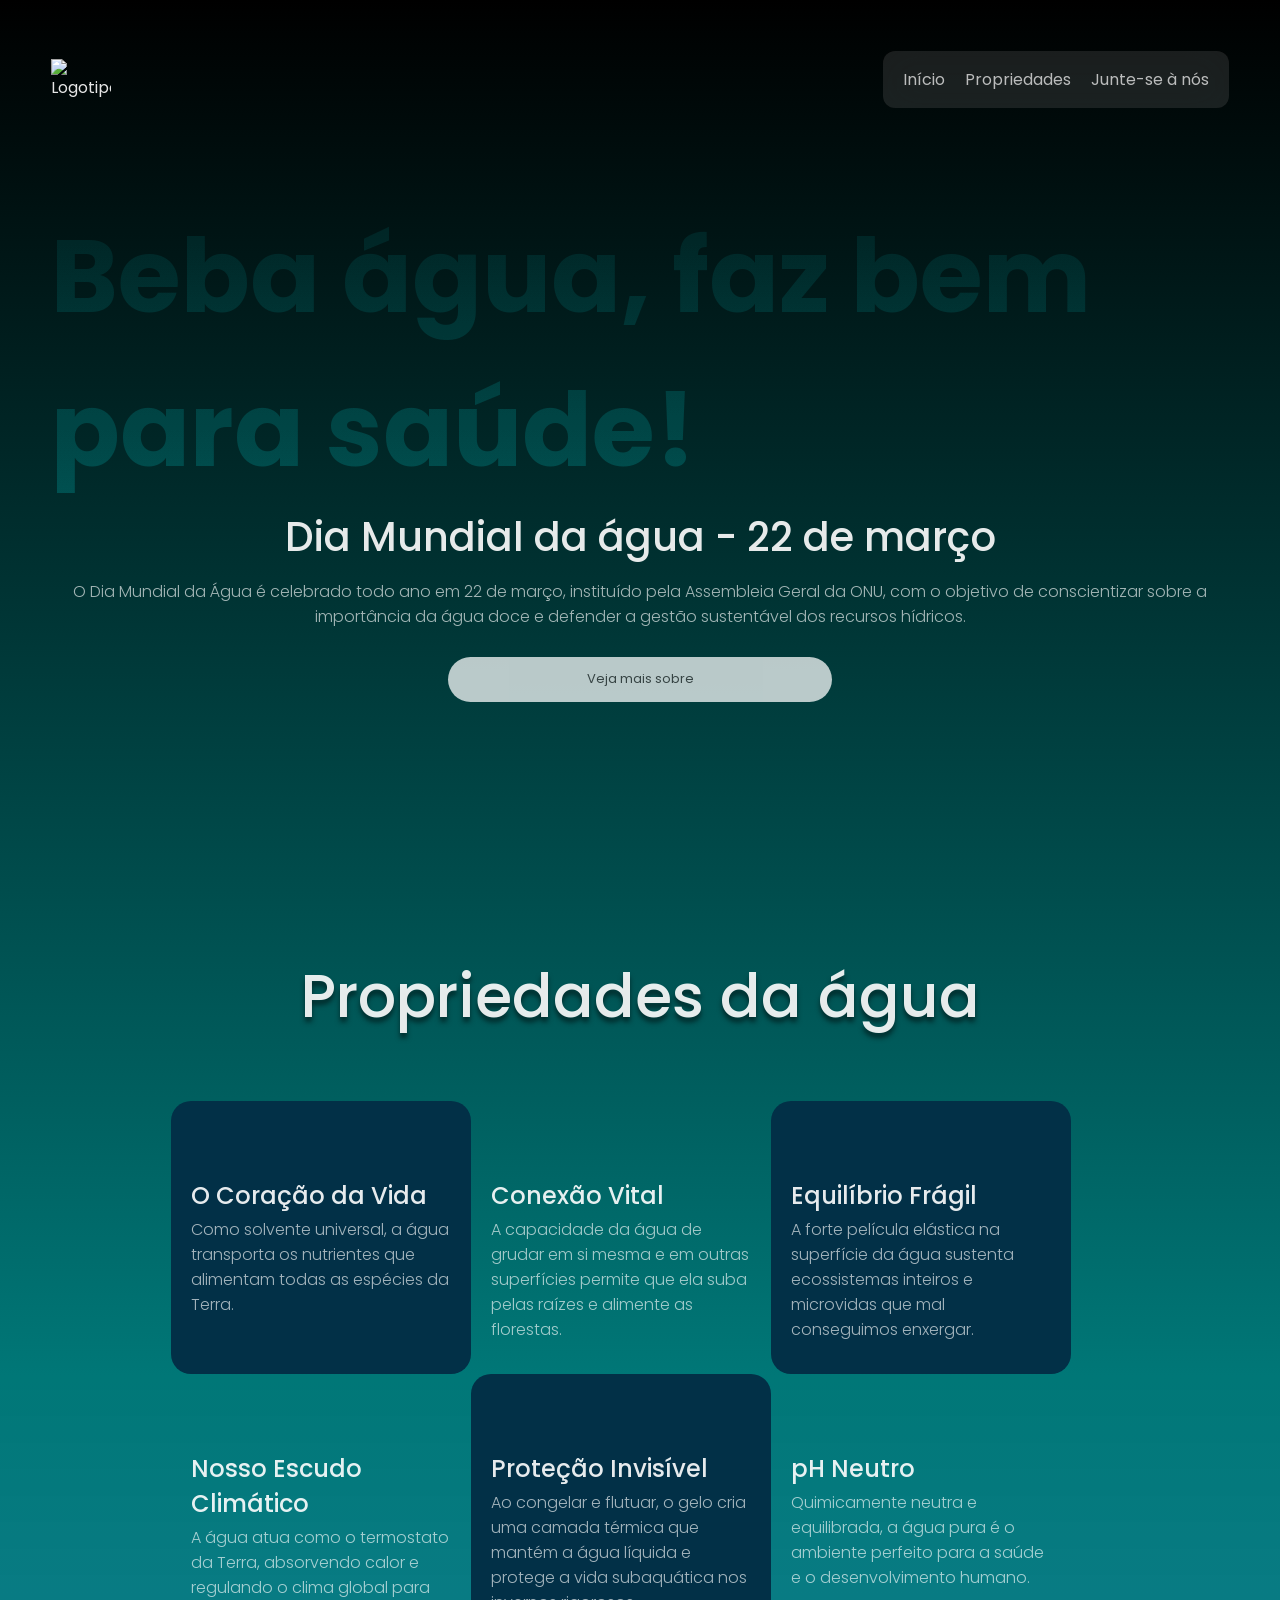
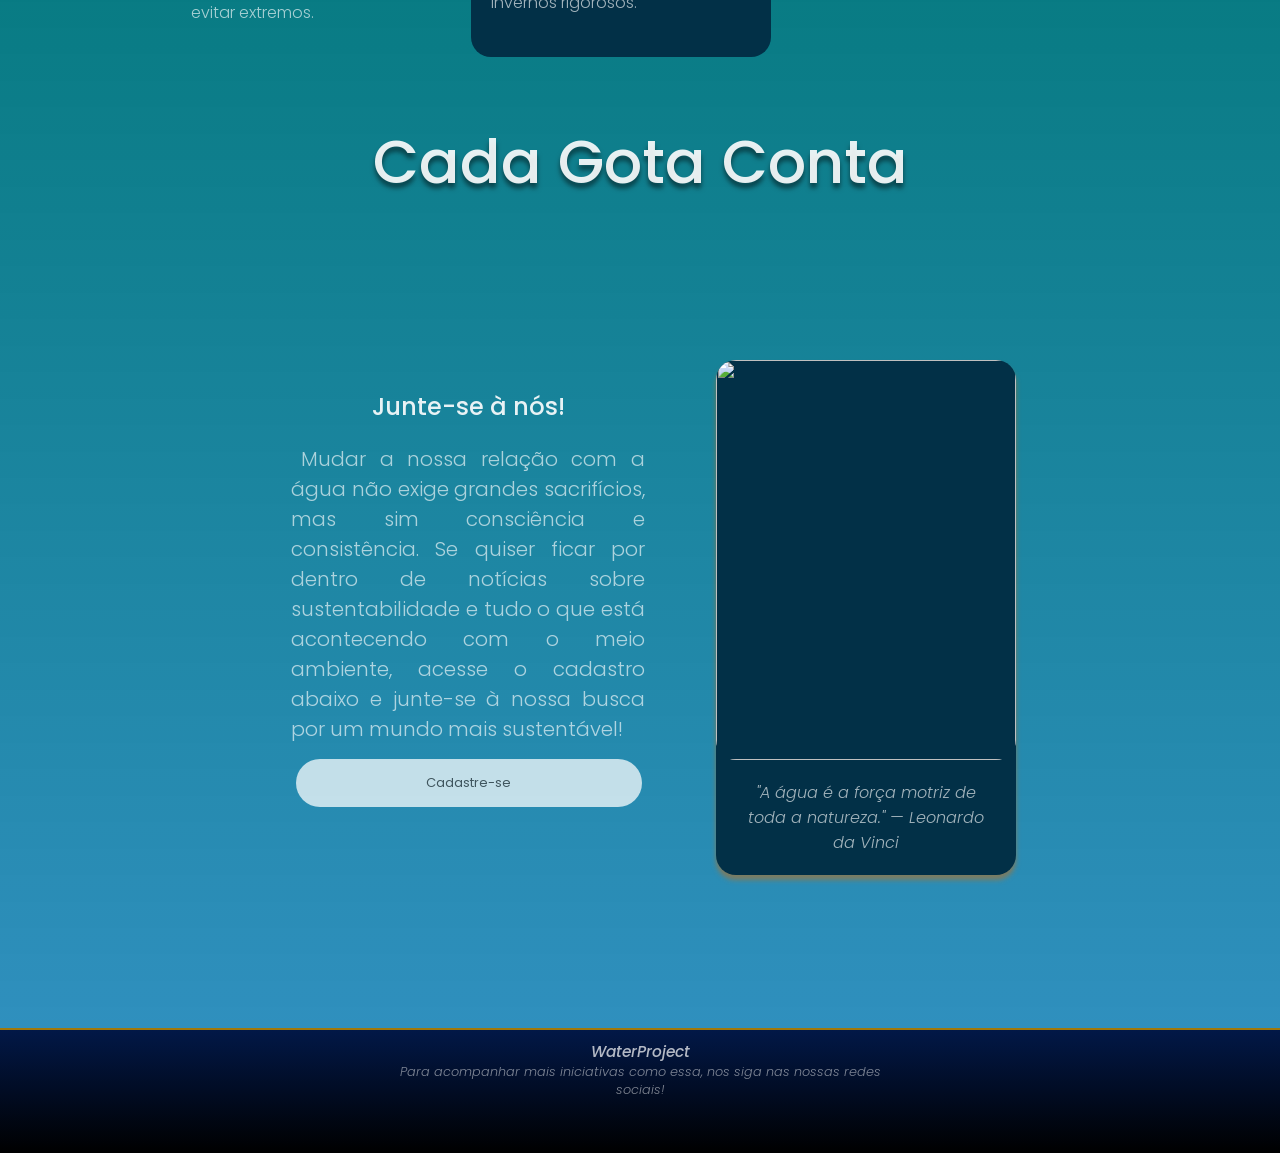
==== index.html @ e7594a5d "Add files via upload" ====
<!DOCTYPE html>
<html lang="pt-br">
<head>
    <meta charset="UTF-8">
    <meta name="viewport" content="width=device-width, initial-scale=1.0">
    <title>WaterProject</title>
    <link rel="icon" href="assets/icons8-água-96.png" type="image/png" sizes="32x32">
    <link rel="stylesheet" href="style.css">
    <link rel="preconnect" href="https://fonts.googleapis.com">
<link rel="preconnect" href="https://fonts.gstatic.com" crossorigin>
<link href="https://fonts.googleapis.com/css2?family=Poppins:ital,wght@0,100;0,200;0,300;0,400;0,500;0,600;0,700;0,800;0,900;1,100;1,200;1,300;1,400;1,500;1,600;1,700;1,800;1,900&display=swap" rel="stylesheet">
</head>
<body>
    <header>
        <img class="logotipo" src="assets/icons8-água-96.png" alt="Logotipo">

        <nav>
            <ul>
                <li><a href="#Inicio">Início</a></li>
                <li><a href="#Propriedades">Propriedades</a></li>
                <li><a href="#Login">Junte-se à nós</a></li>
            </ul>
        </nav>
    </header>

    <section class="secao1" id="Inicio">
        <h2>Beba água, faz bem para saúde!</h2>

        <div class="ContPrincipal">
            <h1>Dia Mundial da água - 22 de março </h1>

            <p>O Dia Mundial da Água é celebrado todo ano em 22 de março, instituído pela Assembleia Geral da ONU, com o objetivo de conscientizar sobre a importância da água doce e defender a gestão sustentável dos recursos hídricos.</p>

                <button> <a href="#Propriedades">Veja mais sobre</a> </button>
        </div>
    </section>

    <section class="secao2">
        <h2 class="TituloSecao" id="Propriedades">Propriedades da água</h2>
        <div class="divCards">

            <div class="card azul">

                <img src="assets/solvente.png" alt="">
                <h3> O Coração da Vida</h3>
                <p> Como solvente universal, a água transporta os nutrientes que alimentam todas as espécies da Terra.</p>
            </div>

            <div class="card">

                <img src="assets/brotar.png" alt="">
                <h3>Conexão Vital</h3>
                <p>A capacidade da água de grudar em si mesma e em outras superfícies permite que ela suba pelas raízes e alimente as florestas.</p>

            </div>
            
            <div class="card azul">

                <img src="assets/borboleta.png" alt="">
                <h3>Equilíbrio Frágil</h3>
                <p>A forte película elástica na superfície da água sustenta ecossistemas inteiros e microvidas que mal conseguimos enxergar.</p>

            </div>
            
            <div class="card">

                <img src="assets/nublado.png" alt="">
                <h3> Nosso Escudo Climático</h3>
                <p>A água atua como o termostato da Terra, absorvendo calor e regulando o clima global para evitar extremos.</p>

            </div>

            <div class="card azul">

                <img src="assets/floco-de-neve.png" alt="">
                <h3>Proteção Invisível</h3>
                <p>Ao congelar e flutuar, o gelo cria uma camada térmica que mantém a água líquida e protege a vida subaquática nos invernos rigorosos.</p>

            </div>

            <div class="card">

                <img src="assets/balancas.png" alt="">
                <h3>pH Neutro</h3>
                <p>Quimicamente neutra e equilibrada, a água pura é o ambiente perfeito para a saúde e o desenvolvimento humano.</p>

            </div>

        </div>

        <h2 class="TituloSecao" id="Login">Cada Gota Conta</h2>
        <div class="container">

            <div class="texto">
                <h3>Junte-se à nós!</h3>
                <p>Mudar a nossa relação com a água não exige grandes sacrifícios, mas sim consciência e consistência. Se quiser ficar por dentro de notícias sobre sustentabilidade e tudo o que está acontecendo com o meio ambiente, acesse o cadastro abaixo e junte-se à nossa busca por um mundo mais sustentável! </p>

                <button type="submit"><a href="login.html">Cadastre-se</a></button>
            </div>

            <div class="card-citacao">
                    <img src="./assets/Leonardo.jpg" alt="">
                <div class="citacao">
                    <p>"A água é a força motriz de toda a natureza." — Leonardo da Vinci</p>
                </div>
            </div>
        </div>
        
    </section>

    <footer>

        <div class="rodape">
            <h3>WaterProject</h3>
            <p>Para acompanhar mais iniciativas como essa, nos siga nas nossas redes sociais!</p>
        </div>

        <div class="midia">
            <img src="assets/instagram.png" alt="">
            <img src="assets/youtube.png" alt="">
            <img src="assets/twitter.png" alt="">
            <img src="assets/facebook.png" alt="">
        </div>
    </footer>
</body>
</html>
---- style.css ----
*{
    margin: 0;
    padding: 0;
    box-sizing: border-box;
}

html{
    scroll-behavior: smooth;
}

body{
    /* background-color: #0077b6; */
    background: linear-gradient(to bottom, black, #077, #0076b6cb);
    color: rgba(255, 255, 255, 0.9);
    font-family: "Poppins";
}

button{
    font-family: "Poppins";
    display: flex;
    justify-content: center;
    align-items: center;
    border-radius: 40px;
    border: none;
    font-size: 16px;
    opacity: .8;
    transition: all .3s;
    cursor: pointer;
    transition: transform 0.5s ease-in-out 0s;
}

h2:hover{
    cursor: pointer;
    color: white;
    transition: all .3;
}

button:hover{
    transform: scale(1.05);
    opacity: 1;
}

p{
    font-size: 16px;
    font-weight: 300;
    opacity: 0.7;
}

a{
    color: white;
    opacity: .7;
    transition: all .3s;
    text-decoration: none;
}

a:hover{
    opacity: 1;
}

header{
    width: 100%;
    display: flex;
    padding: 4%;
    justify-content: space-between;
    align-items: center;
    position: fixed;
    z-index: 99;
}

.logotipo{
    width: 60px;
    transition: transform 0.5s ease-in-out 0s;
}

.logotipo:hover{
    transform: scale(1.05);
}

header nav{
    transition: transform 0.5s ease-in-out 0s;
}

header nav ul{
    display: flex;
    gap: 20px;
    list-style-type: none;
    background-color: rgba(255, 255, 255, 0.1);
    padding: 16px 20px;
    border-radius: 12px;
    backdrop-filter: blur(20px);
}

nav:hover{
    transform: scale(1.05);
}

section{
    width: 100%;
    display: flex;
    flex-direction: column;
    padding: 4%;
}

.secao1{
    background-image: url(assets/sime-basioli-BRkikoNP0KQ-unsplash.jpg);
    background-size: cover;
    background-position: center;
    height: 100vh;
    justify-content: center;
    align-items: center;

    h2{
        font-size: 8vw;
        color: rgb(120, 119, 119);
        mix-blend-mode: color-dodge;
    }

}

.ContPrincipal{
    display: flex;
    flex-direction: column;
    align-items: center;
    justify-content: center;

    p{
        text-align: center;
    }

    h1{
        text-align: center;
        font-size: 40px;
        font-weight: 500;
        margin-bottom: 12px;
    }

    button{
        width: 30vw;
        height: 5vh;
        background-color: rgba(255, 255, 255, 0.909);
        padding: 6px 16px;
        margin-top: 28px;
        font-size: small;
        a{
            color: black;
        }
    }
}

.TituloSecao{
    font-size: 60px;
    font-weight: 500;
    text-shadow: 0 5px 5px rgba(0, 0, 0, .5);
}

.secao2{
    align-items: center;

}

.divCards{
    display: flex;
    flex-wrap: wrap;
    margin: 60px 120px;
}

.card{
    width: 32%;
    padding: 32px 20px;
    border-radius: 20px;
    transition: all 0.5s ease-in-out 0s;
    h3{
        font-size: 24px;
        font-weight: 500;
        margin: 20px 0px 4px;
    }
}

.azul{
    background-color: #023047;
    border-radius: 20px;
}

.card:hover{
    box-shadow: 0 0 5px rgba(0, 0, 0, .5);
}

.container{
    width: 60vw;
    height: 80vh;
    padding: 20px 0;
    /* background-color: #0633add8; */
    background-image: url('assets/jong-marshes-79mNMAvSORg-unsplash.jpg');
    border: none;
    border-radius: 30px;
    margin-top: 50px;
    display: flex;
    flex-direction: row;
    justify-content: space-between;
    align-items: center;
    transition: transform .5s ease-in-out 0s;

    &:hover{
        transform: scale(1.05);
        box-shadow: 0 0 5px rgba(0, 0, 0, .5);
        .texto p{
            opacity: 1;
        }
    }
}

.texto{
    margin-left: 20px;
    width: 50%;
    height: 70%;
    border-radius: 20px;
    text-align: center;
    font-weight: bolder;

    h3{
        margin: 10px 5px 5px;
        font-weight: 500;
        font-size: 24px;
    }

    p{
        padding: 15px;
        text-indent: 10px;
        font-size: 20px;
        text-align: justify;
    }

    button{
        width: 90%;
        height: 10%;
        background-color: rgba(255, 255, 255, 0.909);
        padding: 6px 5px
        margin-top: 15px;
        margin-left: 20px;
        font-size: small;
        a{
            color: black;
        }
    }
}

.card-citacao{
    background-color: #023047;
    margin: 20px 8px 20px 0;
    display: flex;
    flex-direction: column;
    justify-content: center;
    align-items: center;
    border-radius: 20px;
    box-shadow: 0 5px 5px rgba(206, 107, 14, 0.5);
    transition: transform 0.5s ease-in-out 0s;
    img{
        width: 300px;
        height: 400px;
        border-radius: 20px;
    }

    &:hover{
        transform: scale(1.05);
        box-shadow: 0 5px 5px rgba(206, 107, 14, 0.712);
        .citacao p{
            opacity: 1;
        }
    }
}

.citacao{
    width: 300px;
    text-align: center;
    p{
        padding: 20px;
        font-size: medium;
        font-style: italic;
    }
}

footer{
    display: flex;
    flex-direction: column;
    gap: 16px;
    width: 100%;
    border-top: 2px solid #b98c0edc;
    background: linear-gradient(to bottom, #021847, black);
    align-items: center;
    justify-content: center;
    transition: all 0.5s;
}

footer:hover{
    border-top: 2.5px solid #b98b0e;
}

.rodape{
    margin-top: 10px;
    width: 40vw;
    text-align: center;
    color: rgba(255, 255, 255, 0.705);

    h3{
        font-size: 1.2vw;
        font-weight: 500;
        font-style: italic;
    }

    p{
        font-style: italic;
        font-size: 1vw;
    }
}

.midia{
    display: flex;
    justify-content: center;
    align-items: center;
    gap: 15px;
    margin-bottom: 20px;
    width: 2vw;
    height: 2vh;
    img{
        width: 100%;
        transition: all .5s ease-in-out 0s;
        &:hover{
            transform: translateY(-4px) scale(1.05);
        }
    }
}
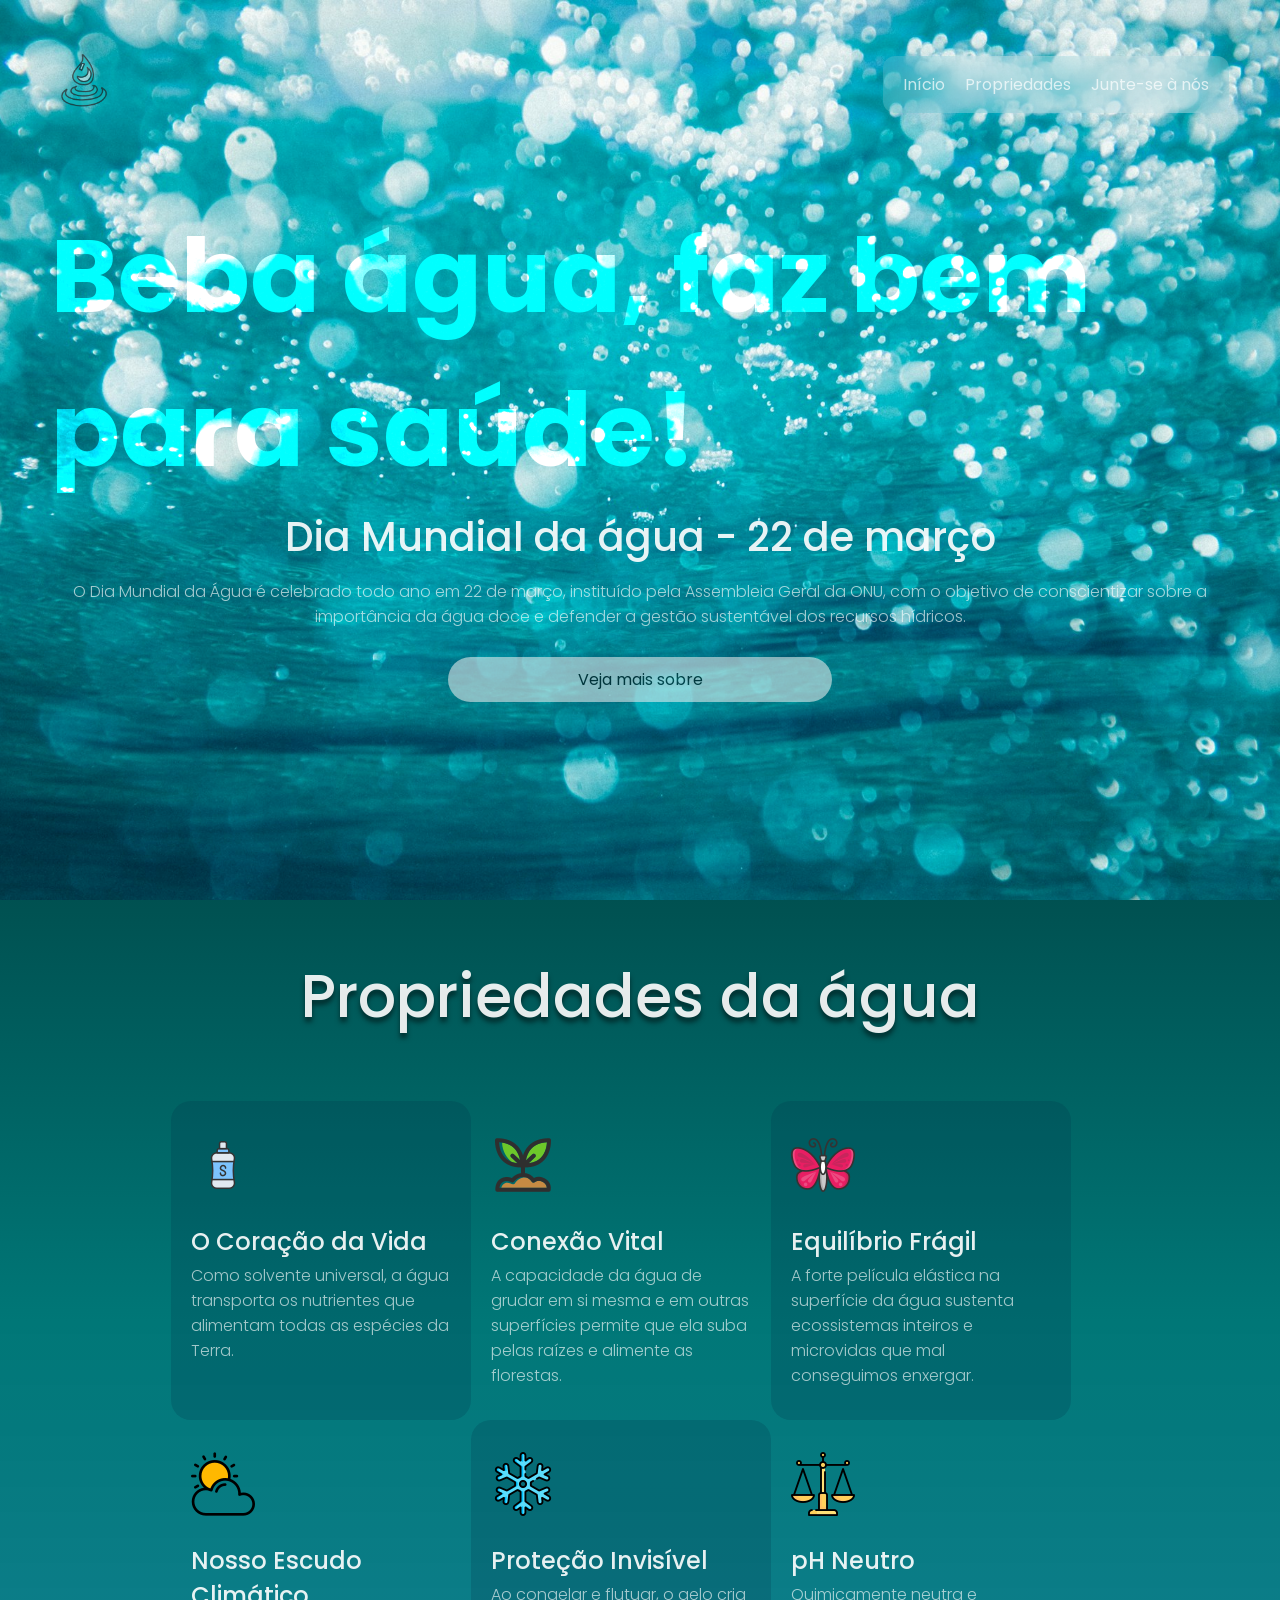
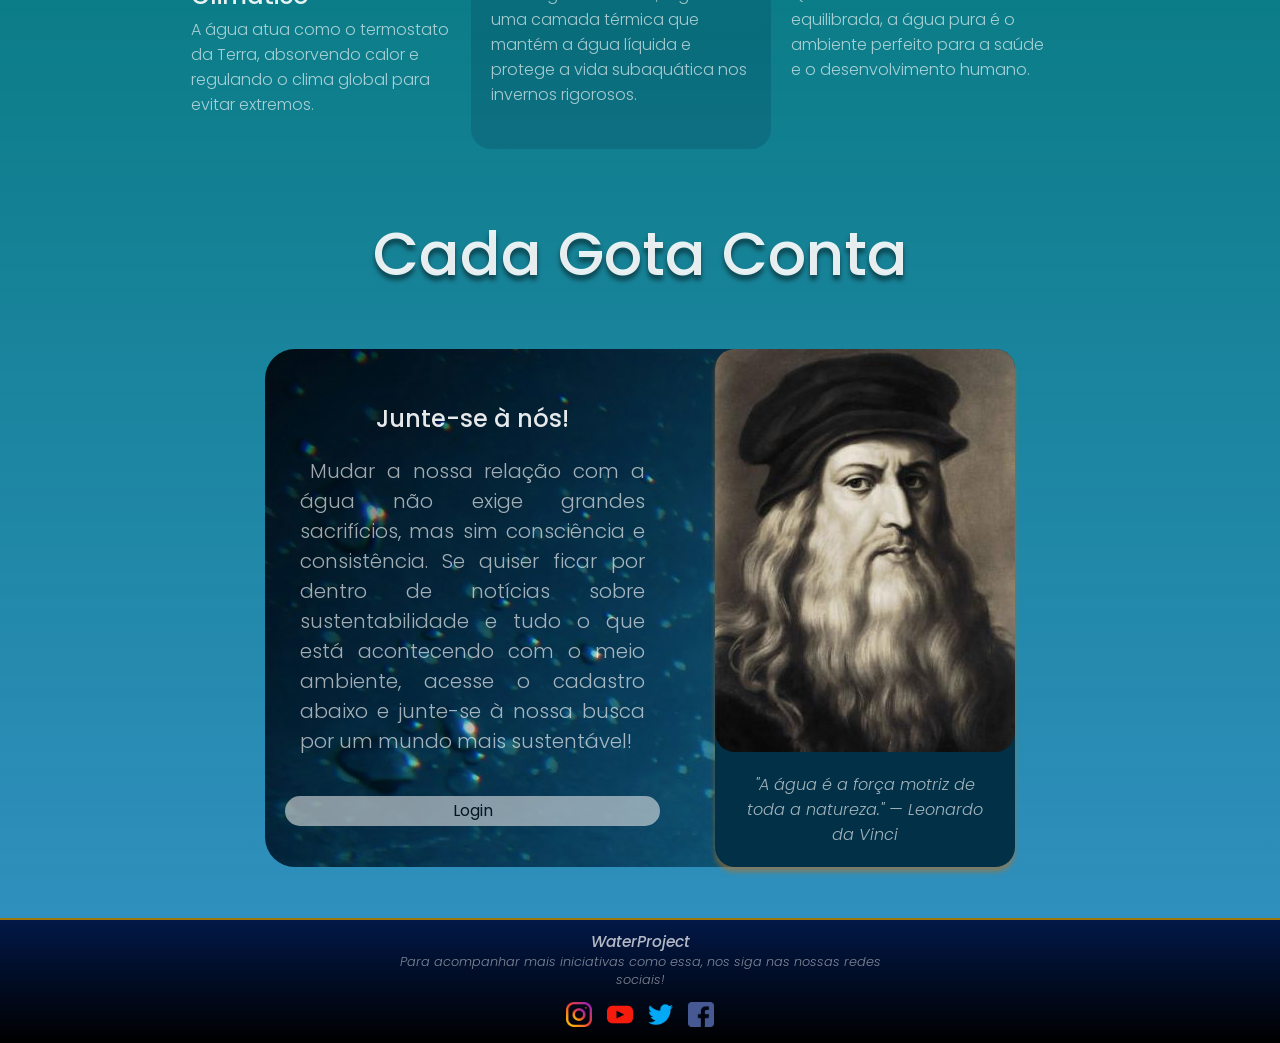
==== commit 54f434be: "Add files via upload" ====
--- a/index.html
+++ b/index.html
@@ -12,7 +12,7 @@
 </head>
 <body>
     <header>
-        <img class="logotipo" src="assets/icons8-água-96.png" alt="Logotipo">
+        <a href="login.html"><img class="logotipo" src="assets/icons8-água-96.png" alt="Logotipo"></a>
 
         <nav>
             <ul>
@@ -31,7 +31,7 @@
 
             <p>O Dia Mundial da Água é celebrado todo ano em 22 de março, instituído pela Assembleia Geral da ONU, com o objetivo de conscientizar sobre a importância da água doce e defender a gestão sustentável dos recursos hídricos.</p>
 
-                <button> <a href="#Propriedades">Veja mais sobre</a> </button>
+                <a href="#Propriedades"><button>Veja mais sobre</button></a>
         </div>
     </section>
 
@@ -95,7 +95,7 @@
                 <h3>Junte-se à nós!</h3>
                 <p>Mudar a nossa relação com a água não exige grandes sacrifícios, mas sim consciência e consistência. Se quiser ficar por dentro de notícias sobre sustentabilidade e tudo o que está acontecendo com o meio ambiente, acesse o cadastro abaixo e junte-se à nossa busca por um mundo mais sustentável! </p>
 
-                <button type="submit"><a href="login.html">Cadastre-se</a></button>
+                <a href="login.html"><button>Login</button></a>
             </div>
 
             <div class="card-citacao">
--- a/style.css
+++ b/style.css
@@ -134,15 +134,18 @@
         margin-bottom: 12px;
     }
 
-    button{
-        width: 30vw;
-        height: 5vh;
-        background-color: rgba(255, 255, 255, 0.909);
-        padding: 6px 16px;
+    a{
+
+        width: fit-content;
+        height: fit-content;
+        border: 40px;
+        padding: 0px 16px;
         margin-top: 28px;
         font-size: small;
-        a{
-            color: black;
+        button{
+            width: 30vw;
+            height: 5vh;
+
         }
     }
 }
@@ -177,7 +180,7 @@
 }
 
 .azul{
-    background-color: #023047;
+    background-color: #02304733;
     border-radius: 20px;
 }
 
@@ -186,10 +189,8 @@
 }
 
 .container{
-    width: 60vw;
-    height: 80vh;
-    padding: 20px 0;
-    /* background-color: #0633add8; */
+    min-width: 60px;
+    max-width: 750px;
     background-image: url('assets/jong-marshes-79mNMAvSORg-unsplash.jpg');
     border: none;
     border-radius: 30px;
@@ -210,6 +211,7 @@
 }
 
 .texto{
+    justify-content: center;
     margin-left: 20px;
     width: 50%;
     height: 70%;
@@ -230,15 +232,18 @@
         text-align: justify;
     }
 
-    button{
-        width: 90%;
-        height: 10%;
+    a{
+        width: fit-content;
+        height: fit-content;
+        border-radius: 40px;
         background-color: rgba(255, 255, 255, 0.909);
-        padding: 6px 5px
-        margin-top: 15px;
+        padding: 0;
+        margin-top: 5px;
         margin-left: 20px;
         font-size: small;
-        a{
+        button{
+            width: 100%;
+            height: 30px;
             color: black;
         }
     }
@@ -246,7 +251,7 @@
 
 .card-citacao{
     background-color: #023047;
-    margin: 20px 8px 20px 0;
+    
     display: flex;
     flex-direction: column;
     justify-content: center;
@@ -255,8 +260,8 @@
     box-shadow: 0 5px 5px rgba(206, 107, 14, 0.5);
     transition: transform 0.5s ease-in-out 0s;
     img{
-        width: 300px;
-        height: 400px;
+        width: 100%;
+        height: 100%;
         border-radius: 20px;
     }
 
